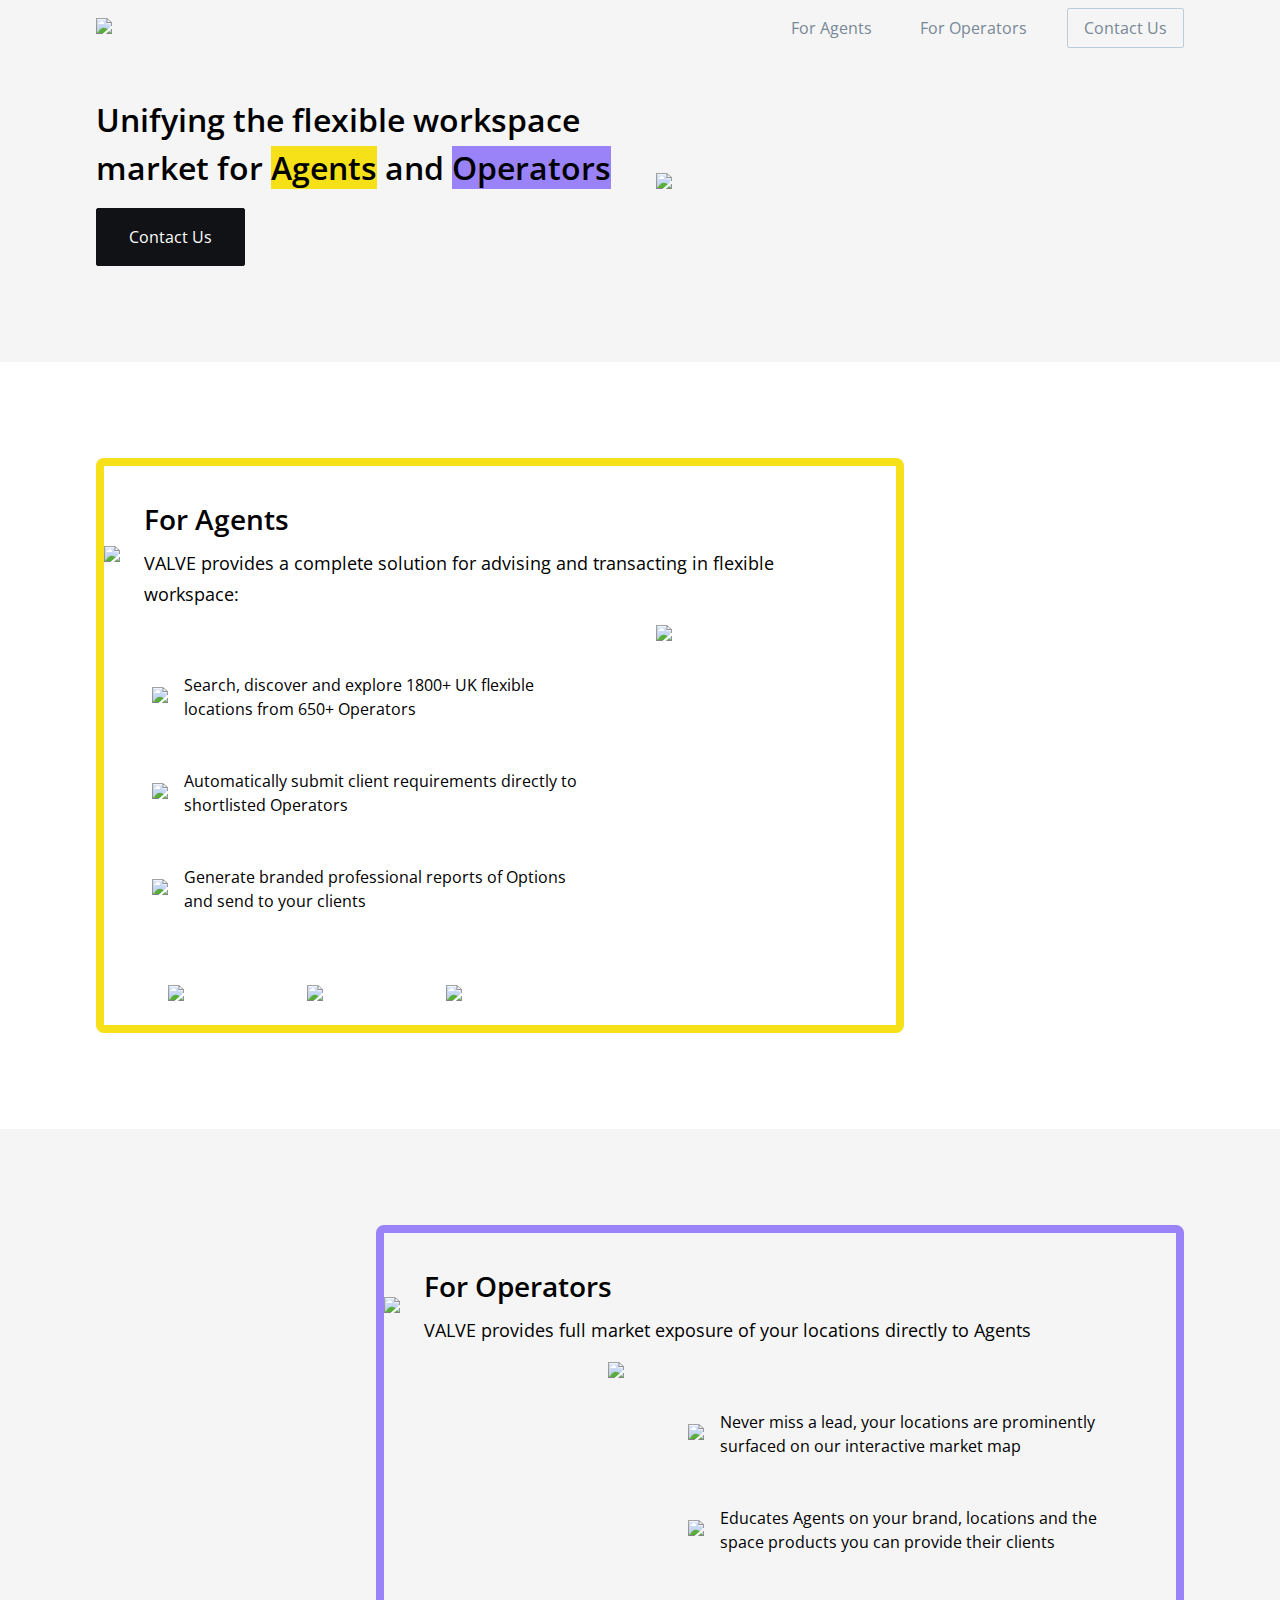
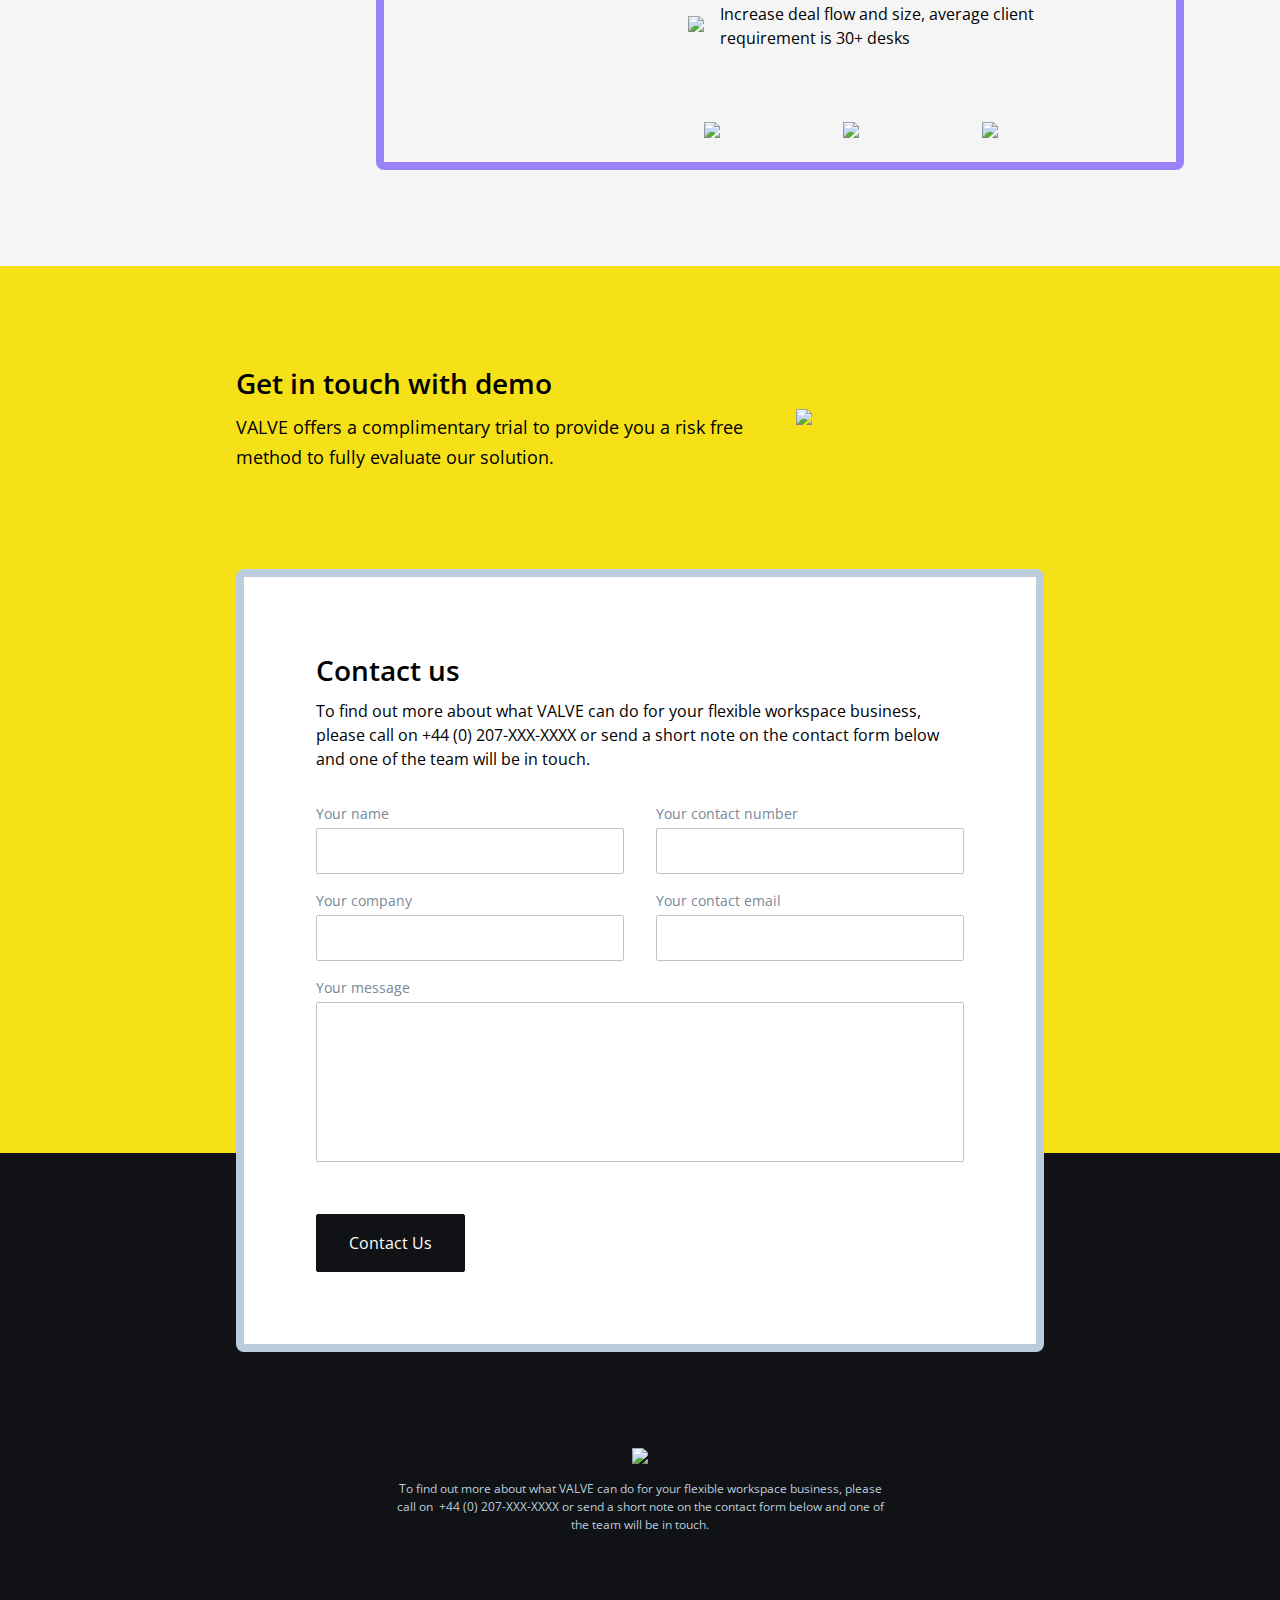
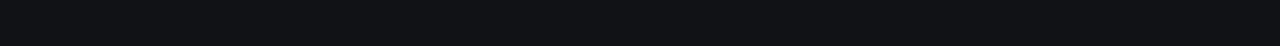
==== index_2.html @ 19a67650 "aaa" ====
<!DOCTYPE html>
<html>

<head>
    <meta charset="UTF-8" />
    <meta http-equiv="X-UA-Compatible" content="IE=edge" />
    <meta name="viewport" content="width=device-width,initial-scale=1" />
    <meta name="theme-color" content="#000000" />

    <title>ValveSpace</title>
    <link rel="stylesheet" href="index_2.css" />
    <link href="https://fonts.googleapis.com/css?family=Open+Sans&display=swap" rel="stylesheet">
</head>

<body>
    <header id="header" class="header">
        <div class="wrapper-header">
            <div class="logo" href="#home"><a href="#home"><img src='img/logo.svg' draggable="false"></a> </div>
            <div class="anchors">
                <a class="menu-item body-light" href="#agent">For Agents</a>
                <a class="menu-item body-light" href="#operator">For Operators</a>
                <a id="menu-cta" class="menu-cta body-light" href="#contact">Contact Us</a>
            </div>
        </div>
    </header>

    <main>
        <!-- hero section -->
        <a name="home"></a>
        <section class="section gray grid-container">
            <div class="wrapper-vert w4">
                <div>
                    <h1>Unifying the flexible workspace market for <span
                            style="background-color: #F6E018; font-size:1em">Agents</span> and <span
                            style="background-color: #9A82F9; font-size:1em">Operators</span></h1>
                    <a class="cta body-light" href="#contact">Contact Us</a>
                </div>
            </div>
            <div class="wrapper w4">
                <img src='img/hero.svg' draggable="false" width="100%">
            </div>
        </section>

        <!-- for agents section -->
        <a name="agent"></a>
        <section class="section grid-container">
            <div class="agent w6">
                <div class="wrapper w2">
                    <img src="img/icon_agent.svg" draggable="false">
                    <div class="description">
                        <h2>For Agents</h2>
                        <h3>VALVE provides a complete solution for advising and transacting in flexible workspace:</h3>
                    </div>
                </div>
                <div class="point-list">
                    <ul>
                        <li class="point w1">
                            <div class="icon-container">
                                <img src="img/icon_map.svg" draggable="false">
                            </div>
                            <p>Search, discover and explore 1800+ UK flexible locations from 650+ Operators</p>
                        </li>
                        <li class="point w1">
                            <div class="icon-container">
                                <img src="img/icon_phone.svg" draggable="false">
                            </div>
                            <p>Automatically submit client requirements directly to shortlisted Operators</p>
                        </li>
                        <li class="point w1">
                            <div class="icon-container">
                                <img src="img/icon_docks.svg" draggable="false">
                            </div>
                            <p>Generate branded professional reports of Options and send to your clients</p>
                        </li>
                        <li class="wrapper description w1">
                            <img src="img/client_1.png" class="client" draggable="false">
                            <img src="img/client_2.png" class="client" draggable="false">
                            <img src="img/client_3.png" class="client" draggable="false">
                        </li>
                    </ul>
                </div>
                <div class="screenshot-1 w1">
                    <img src="img/screenshot_1.png" draggable="false">
                </div>
            </div>
        </section>

        <!-- for operators section -->
        <a name="operator"></a>
        <section class="section gray grid-container">
            <div class="operator">
                <div class="wrapper w2">
                    <img src="img/icon_operator.svg" draggable="false">
                    <div class="description">
                        <h2>For Operators</h2>
                        <h3>VALVE provides full market exposure of your locations directly to Agents</h3>
                    </div>
                </div>
                <div class="point-list">
                    <ul>
                        <li class="point w1">
                            <div class="icon-container">
                                <img src="img/icon_table.svg" draggable="false">
                            </div>
                            <p>Never miss a lead, your locations are prominently surfaced on our interactive
                                market map</p>
                        </li>
                        <li class="point w1">
                            <div class="icon-container">
                                <img src="img/icon_advert.svg" draggable="false">
                            </div>
                            <p>Educates Agents on your brand, locations and the space products you can provide their
                                clients</p>
                        </li>
                        <li class="point w1">
                            <div class="icon-container">
                                <img src="img/icon_count.svg" draggable="false">
                            </div>
                            <p>Increase deal flow and size, average client requirement is 30+ desks</p>
                        </li>
                        <li class="wrapper description w1">
                            <img src="img/client_1.png" class="client" draggable="false">
                            <img src="img/client_2.png" class="client" draggable="false">
                            <img src="img/client_3.png" class="client" draggable="false">
                        </li>
                    </ul>
                </div>
                <div class="screenshot-2 w1">
                    <img align="right" src="img/screenshot_2.png" draggable="false">
                </div>
            </div>
        </section>

        <!-- contact us section -->
        <a name="contact"></a>
        <section class="section yellow grid-container">

            <div class="w6 demo-container">
                <div class="w4 wrapper-vert">
                    <div>
                        <h2>Get in touch with demo</h2>
                        <h3>VALVE offers a complimentary trial to provide you a risk free method to fully evaluate our
                            solution.
                        </h3>
                    </div>
                </div>
                <div class="w2 wrapper">
                    <Img src="img/demo.svg" draggable="false"></Img>
                </div>
                <div class="contact w6">
                    <div class="w2 wrapper-vert">
                        <div style="width: 100%">
                            <h2>Contact us</h2>
                            <p>To find out more about what VALVE can do for your flexible workspace business,<br>
                                please call on +44 (0) 207-XXX-XXXX or send a short note on the contact form below <br>
                                and one of the team will be in touch.
                            </p>
                        </div>
                    </div>
                    <form class="form w2">
                        <div class="w1 wrapper-vert">
                            <div class="form-item">
                                <p> Your name</p> <input type="text" name="Name" value="">
                            </div>
                            <div class="form-item">
                                <p> Your company</p> <input type="text" name="Company" value="">
                            </div>
                        </div>
                        <div class="w1 wrapper-vert">
                            <div class="form-item">
                                <p> Your contact number</p> <input type="text" name="Phone" value="">
                            </div>
                            <div class="form-item">
                                <p> Your contact email</p> <input type="email" name="Email" value="">
                            </div>
                        </div>
                        <div class="w2 wrapper-vert">
                            <div class="form-item">
                                <p> Your message</p> <textarea type="text" name="Message"
                                    style="resize: none;"></textarea>
                            </div>
                        </div>
                    </form>
                    <div class="w2">
                        <a class="cta body-light" href="#contact">Contact Us</a>
                    </div>
                </div>

            </div>
        </section>
    </main>
    <footer class="grid-container footer-bg">
        <div class="footer-container wrapper-vert">
            <img src="img/logo-white.svg" draggable="false">
            <P style="color: #BBCDDD">
                To find out more about what VALVE can do for your flexible workspace business, please call on  +44 (0)
                207-XXX-XXXX or send a short note on the contact form below and one of the team will be in touch.
            </P>
        </div>
    </footer>
    <script>

        window.onscroll = function () {
            var nav = document.getElementById('header');
            var cta = document.getElementById('menu-cta');

            if (window.pageYOffset > 50) {
                nav.classList.add("header-steaky");
                nav.classList.remove("header");
                cta.classList.add("menu-cta-steaky");
                cta.classList.remove("menu-cta");
            } else {
                nav.classList.remove("header-steaky");
                nav.classList.add("header");
                cta.classList.remove("menu-cta-steaky");
                cta.classList.add("menu-cta");
            }
        }

    </script>

</body>
---- index_2.css ----
/* CSS Document */
* {
    margin: 0;
    padding: 0;
}

html {
    font-size: 16px;
    /* overflow-x: hidden; */
  }


  
  @media screen and (min-width: 320px) {
    html {
      font-size: calc(16px + 6 * ((100vw - 320px) / 680));
    }

    .grid-container {
        display: grid;
        grid-template-columns: repeat(4, [col-start] 1fr);
        grid-gap: 32px;
        padding: 0 96px;
      }

    .w8 {
        grid-column: span 4 ;
      }
    .w6 {
        grid-column: span 4;
      }
    .w4 {
        grid-column: span 4;
      }
    .w3 {
        grid-column: span 1;
      }
    .w2 {
        grid-column: span 1;
      }
    .w1 {
        grid-column: span 1;
      }

  }

  @media screen and (min-width: 1000px) {
    html {
      font-size: 16px;
    }
  }

  @media screen and (min-width: 1720px) {
    html {
      font-size: 20px;
    }
  }
  a {
      text-decoration: none;
  }
  img {
    object-fit: contain
  }
.grid-container {
  display: grid;
  grid-template-columns: repeat(8, [col-start] 1fr);
  grid-gap: 32px;
  padding: 0 96px;
}
.header {
    position: fixed;
    top: 0;
    width: 100%;
    max-width: 100vw;
    overflow: hidden;
    background-color: #f5f5f5;
    
    z-index: 999;
    transition: 0.3s;
}
.header-steaky {
    position: fixed;
    top: 0;
    width: 100%;
    max-width: 100vw;
    overflow: hidden;
    background-color: #101215;
    z-index: 999; 
    transition: 0.3s;
}
.wrapper-header {
    display: flex;
    align-items: center;
    justify-content: space-between;
    height: 100%;
    width: 100%;
    max-width: 100vw;
    position: relative;
    overflow: hidden;
    /* padding: 0 96px; */
}

.wrapper {
    display: flex;
    align-items: center;
    justify-content: left;
    max-width: 100vw;
    position: relative;
    overflow: hidden;
}

.wrapper-vert {
    display: flex;
    flex-direction: column;
    align-items: center;
    justify-content: center;
    height: 100%;
    width: 100%;
    max-width: 100vw;
    position: relative;
    overflow: hidden;
}

.logo {
    flex-shrink: 0;
    justify-content: flex-start;
    padding-left: 96px;
    white-space: nowrap;
}

.anchors {
    display: flex;
    justify-content: flex-end;
    white-space: nowrap;
    padding-right: 96px;
}

.menu-item {
    margin: 8px 8px;
    padding: 8px 16px;
    color: #788897;
    text-align: center;
    border-radius: 2px;
    transition: 0.3s;
}

.menu-item:hover {
    margin: 8px 8px;
    padding: 8px 16px;
    color: #ffffff;
    cursor: pointer;
    background-color: #1F2939;
    border-radius: 2px;
    transition: 0.3s;

}

.menu-cta {
    margin: 8px 0 8px 16px;
    padding: 0 16px;
    border: 1px solid #BBCDDD;
    border-radius: 2px;
    color: #788897;
    background-color: #f5f5f5;
    transition: 0.3s;
}

.menu-cta:hover {
    margin: 8px 0 8px 16px;
    padding: 0 16px;
    border: 1px solid #BBCDDD;
    border-radius: 2px;
    color: #101215;
    background-color: #DBE2E9;
    transition: 0.3s;
    cursor: pointer;
}

.menu-cta-steaky {
    margin: 8px 0 8px 16px;
    padding: 0 16px;
    border: 1px solid #3C8AFF;
    border-radius: 2px;
    color: #ffffff;
    background-color: #3C8AFF;
    transition: 0.3s;
}

.menu-cta-steaky:hover {
    margin: 8px 0 8px 16px;
    padding: 0 16px;
    border: 1px solid #0663F0;
    border-radius: 2px;
    color: #ffffff;
    background-color: #0663F0;
    transition: 0.3s;
    cursor: pointer;

}

.body-light {
font-family: 'Open Sans', sans-serif;
font-style: normal;
font-weight: normal;
font-size: 1em;
line-height: 1.5em;
/* identical to box height, or 150% */
display: flex;
align-items: center;
}

h1 {
font-family: 'Open Sans', sans-serif;
font-style: normal;
font-weight: 600;
font-size: 2em;
line-height: 1.5em;
margin-bottom: 16px;
}

h2 {
  font-family: 'Open Sans', sans-serif;
  font-style: normal;
  font-weight: 600;
  font-size: 1.75em;
  line-height: 1.5em;
  margin-bottom: 8px;
}

h3 {
font-family: 'Open Sans', sans-serif;
font-style: normal;
font-weight: 400;
font-size: 1.125em;
line-height: 1.7em;
}


p {
    font-family: 'Open Sans', sans-serif;
font-style: normal;
font-weight: normal;
font-size: 1em;
line-height: 1.5em;
/* identical to box height, or 150% */
display: flex;
align-items: center;
}

.w8 {
    grid-column: span 8 ;
  }
.w6 {
    grid-column: span 6;
  }
.w4 {
    grid-column: span 4;
  }
.w3 {
    grid-column: span 3;
  }
.w2 {
    grid-column: span 2;
  }
.w1 {
    grid-column: span 1;
  }
.cta {
    float: left;
    padding: 16px 32px;
    border: 1px solid #101215;
    border-radius: 2px;
    color: #ffffff;
    background-color: #101215;
}

.cta:hover {
    float: left;
    padding: 16px 32px;
    border: 1px solid #1F2939;
    border-radius: 2px;
    color: #ffffff;
    background-color: #1F2939;
    transition: 0.3s;
    cursor: pointer;

}

.gray {
    background-color: #f5f5f5;
}

.yellow {
    background: linear-gradient(180deg, #F6E018 75%, #101215 75%);
}

.agent {
    display: grid;
    grid-gap: 16px;
    grid-template-columns:  auto 240px;
    border: 8px solid #F6E018;
    border-radius: 8px;
    padding: 32px 0 0 0;
}
.operator{
    grid-column-start: 3;
    grid-column-end: span 6;
    display: grid;
    grid-gap: 16px;
    grid-template-columns: 240px auto;
    border: 8px solid #9A82F9;
    border-radius: 8px;
    padding: 32px 0 0 0;
}
.section {
    padding: 96px;
}
.icon-container {
    margin-right: 16px;
}

.icon-container img {
    max-width: 48px;
    margin: auto;
}

.description {
    padding: 0 24px;
}
.point {
    display: flex;
    align-items: center;
    justify-content: left;
    height: 100%;
    max-width: 540px;
    position: relative;
    margin: 48px 32px;

}

.point-list {
    grid-row-start: 2;
    grid-row-end: span 1;
    margin: auto 16px;
}

.screenshot-1 {
    overflow: visible;
    float: left;
    grid-column-start: 2;
    grid-column-end: span 1;
    grid-row-start: 2;
    grid-row-end: span 1;
}
.screenshot-2 {
    overflow: visible;
    float: right;
    grid-column-start: 1;
    grid-column-end: span 1;
    grid-row-start: 2;
    grid-row-end: span 1;
}
.client {
    width: 20%;
    max-width: 128px;
margin: 24px;
}

.demo-container {
    grid-column-start: 2;
    grid-column-end: span 6;
    display: grid;
    grid-template-columns: repeat(6, [col-start] 1fr);
    grid-gap: 32px;
  }

  .contact {
    display: grid;
    grid-gap: 32px;
    grid-template-columns:  auto auto;
    border: 8px solid #BBCDDD;
    background-color: #ffffff;
    border-radius: 8px;
    padding: 72px;
    margin-top: 64px;
  }
  
  .form {
    display: grid;
    grid-column-gap: 32px;
    grid-template-columns:  auto auto;
    border-radius: 2px;
  }

  .form-item{
    width: 100%;
    margin-bottom: 16px;
  }
  
  .form-item p {
      
font-family: Open Sans;
font-style: normal;
font-weight: normal;
font-size: 0.875em;
line-height: 1.5em;
color: #788897;
margin-bottom: 4px;
  }

  .form input {
    box-sizing: border-box;
      display: inline-block;
      width: 100%;
      padding: 8px;
      border: 1px solid #DBE2E9;
      border-radius: 2px;
      font-family: Open Sans;
font-style: normal;
font-weight: 500;
font-size: 1em;
line-height: 1.75em;
border: 1px solid #bdc4c9;
  }

  .form textarea {
    box-sizing: border-box;
    display: inline-block;
    height: 160px;
    width: 100%;
    padding: 8px;
    border: 1px solid #DBE2E9;
    border-radius: 2px;
    font-family: Open Sans;
    font-style: normal;
    font-weight: 500;
    font-size: 1em;
    line-height: 1.75em;
    border: 1px solid #bdc4c9;
  }

  .footer-bg {
    padding: 0 96px 96px 96px;
    background-color: #101215;

  }
  .footer-container {
    grid-column-start: 3;
    grid-column-end: span 4;
  }

  .footer-bg p {
      margin: 16px;
      text-align: center;
      font-size: 0.75em;
}

/* @media screen and (min-width: 320px) {
    html {
      font-size: calc(16px + 6 * ((100vw - 320px) / 680));
    }

    .grid-container {
        display: grid;
        grid-template-columns: repeat(4, [col-start] 1fr);
        grid-gap: 32px;
        padding: 0 96px;
      }

    .demo-container {
        grid-column-start: 1;
        grid-column-end: span 4;
        display: grid;
        grid-template-columns: repeat(4, [col-start] 1fr);
        grid-gap: 32px;
      }

    .w8 {
        grid-column: span 4 ;
      }
    .w6 {
        grid-column: span 4;
      }
    .w4 {
        grid-column: span 4;
      }
    .w3 {
        grid-column: span 1;
      }
    .w2 {
        grid-column: span 4;
      }
    .w1 {
        grid-column: span 4;
      }

    .agent {
        display: grid;
        grid-gap: 16px;
        grid-template-columns:  auto 240px;
        border: 8px solid #F6E018;
        border-radius: 8px;
        padding: 32px 0;
    }
    .operator{
        grid-column-start: 1;
        grid-column-end: span 4;
        display: grid;
        grid-gap: 16px;
        grid-template-columns: 240px auto;
        border: 8px solid #9A82F9;
        border-radius: 8px;
        padding: 32px 0 0 0;
    }

  } */
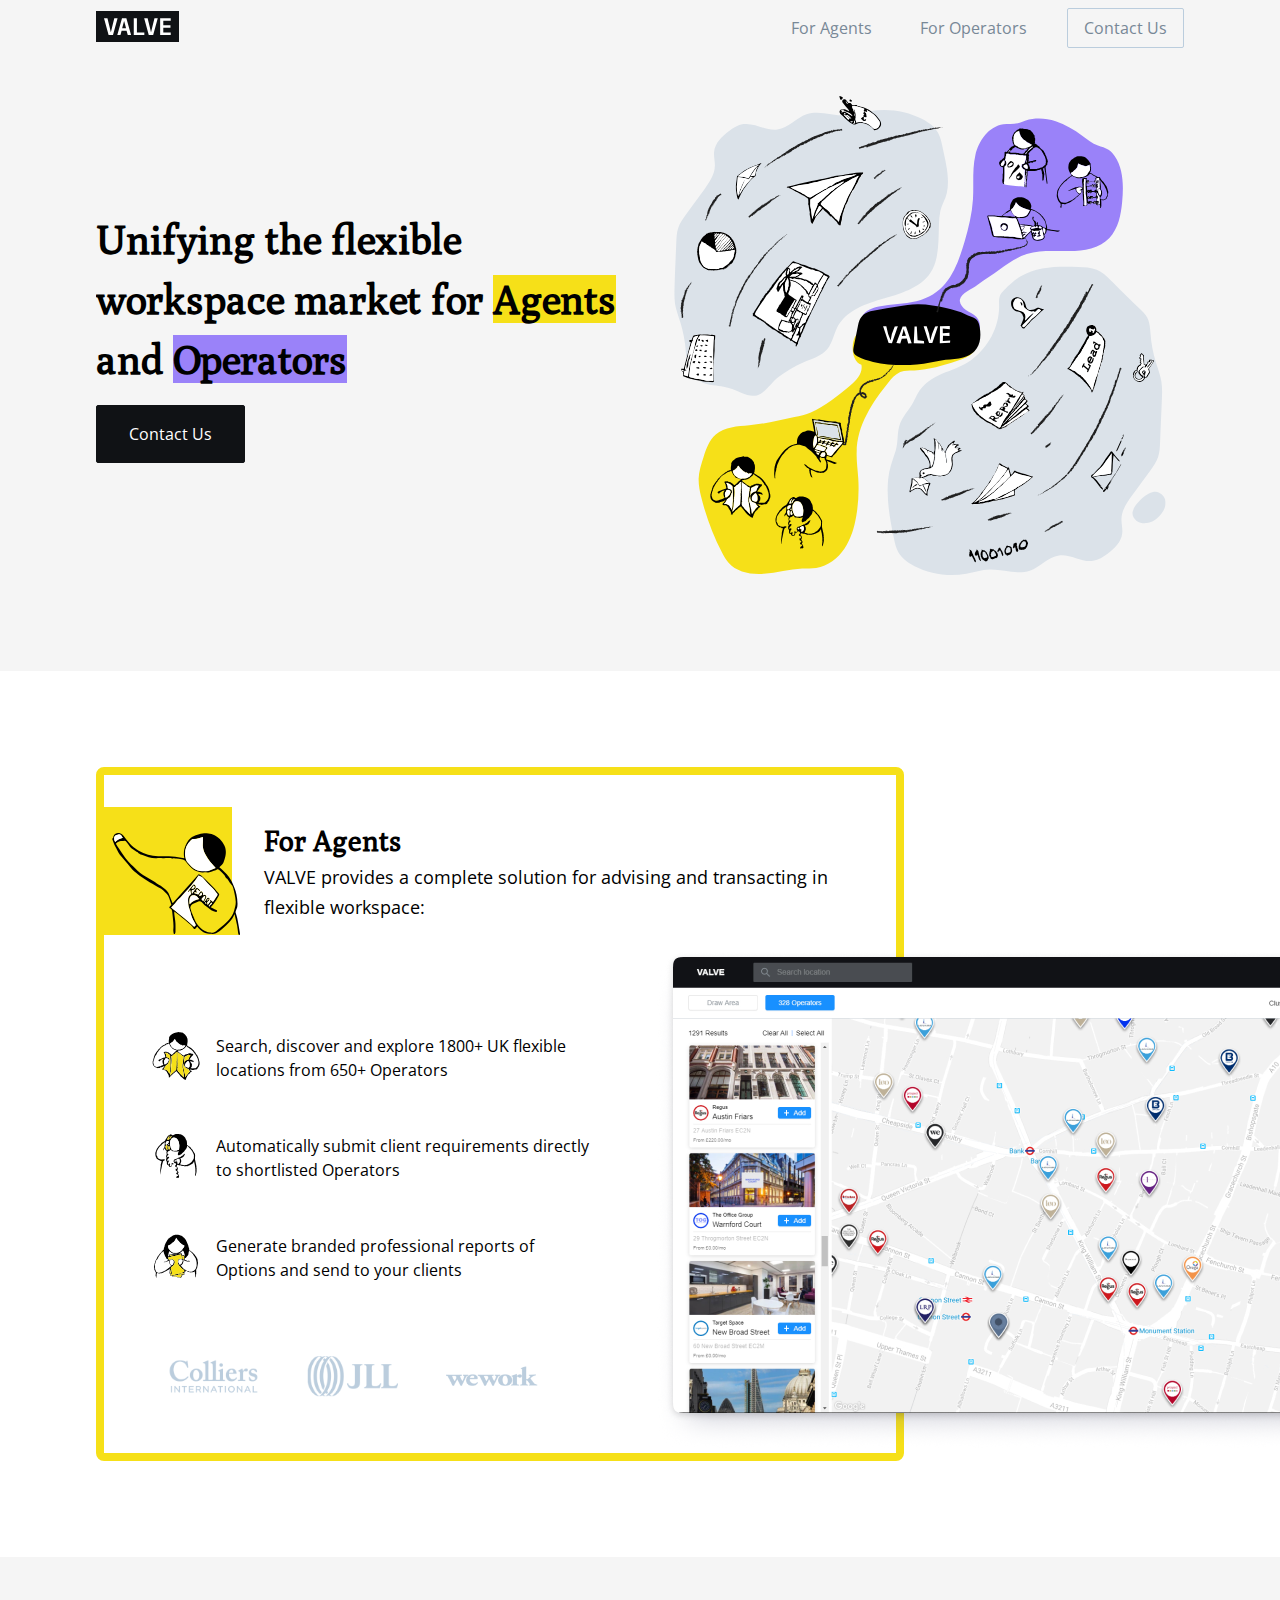
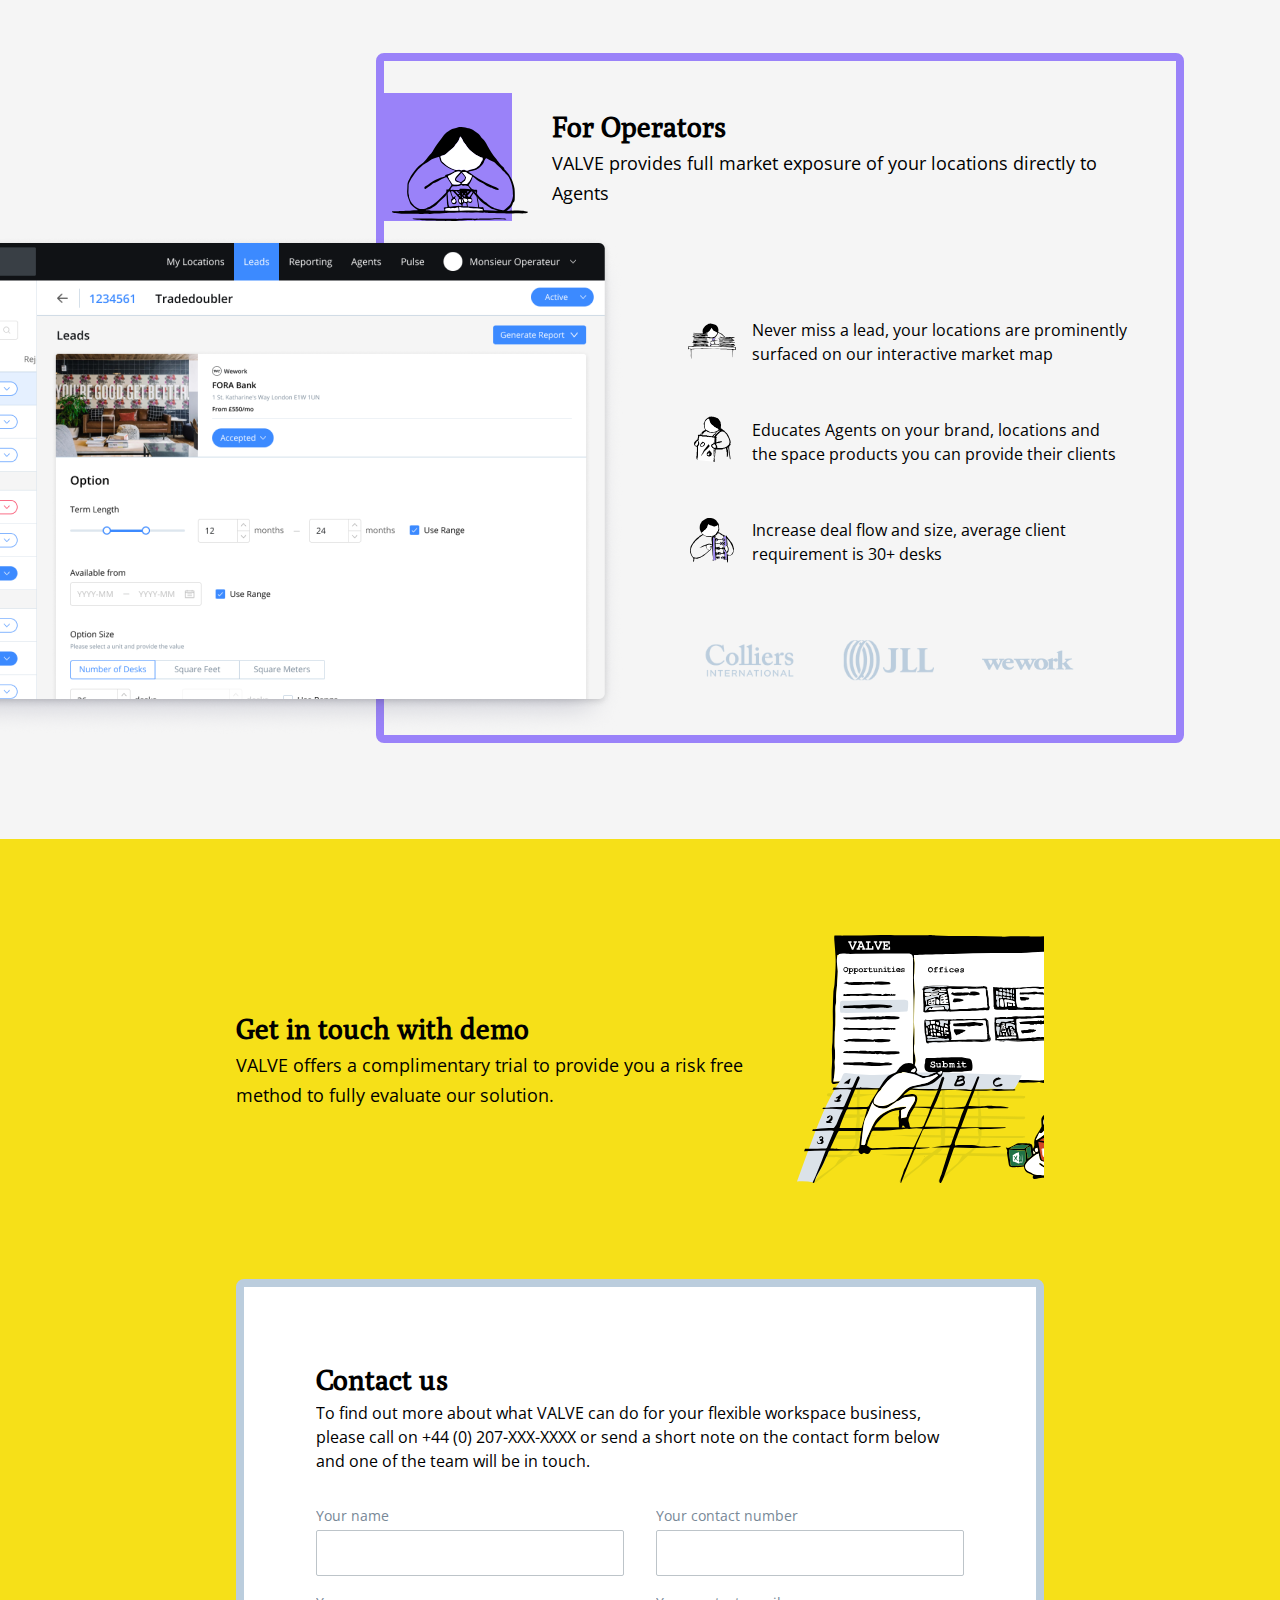
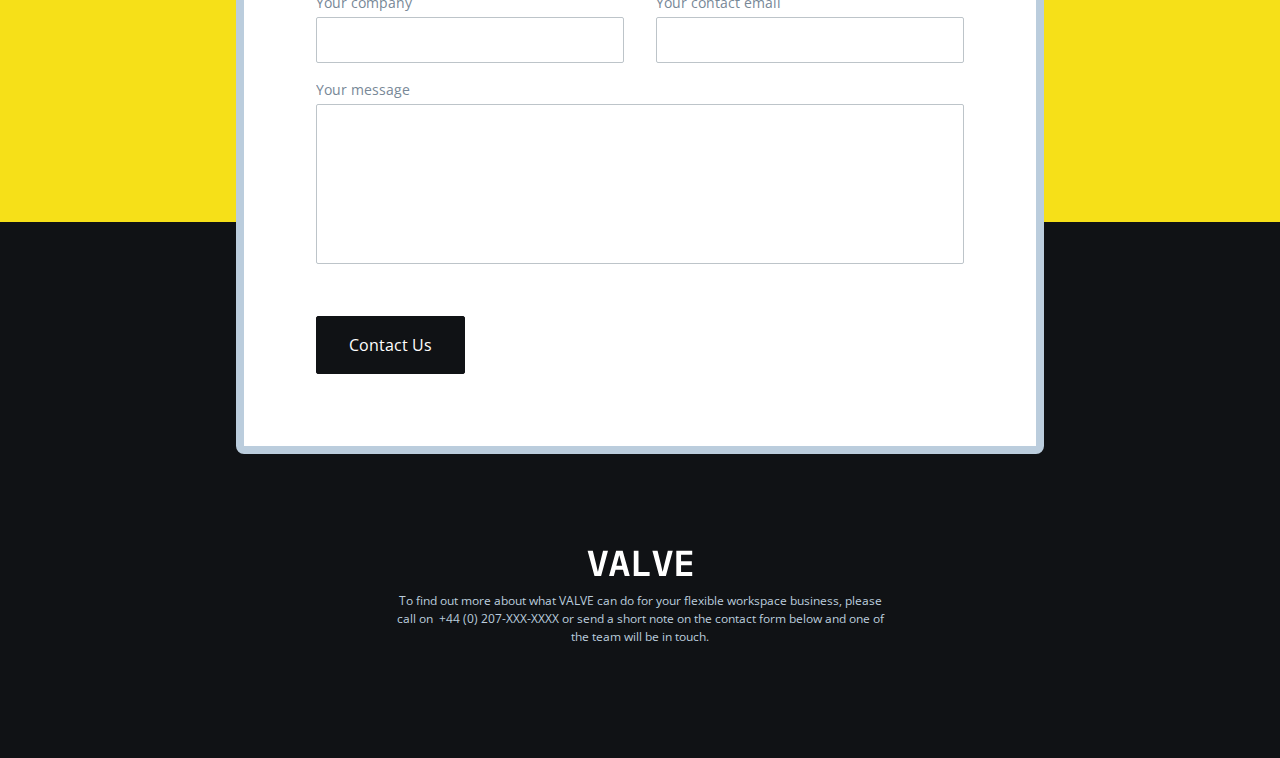
==== commit 1b50af1d: "Revert "img"" ====
--- a/index_2.html
+++ b/index_2.html
@@ -10,6 +10,8 @@
     <title>ValveSpace</title>
     <link rel="stylesheet" href="index_2.css" />
     <link href="https://fonts.googleapis.com/css?family=Open+Sans&display=swap" rel="stylesheet">
+    <link href="https://fonts.googleapis.com/css?family=Poly&display=swap" rel="stylesheet">
+    <link rel="shortcut icon" type="image/png" href="img/favicon.png"/>
 </head>
 
 <body>
--- a/index_2.css
+++ b/index_2.css
@@ -15,32 +15,6 @@
     html {
       font-size: calc(16px + 6 * ((100vw - 320px) / 680));
     }
-
-    .grid-container {
-        display: grid;
-        grid-template-columns: repeat(4, [col-start] 1fr);
-        grid-gap: 32px;
-        padding: 0 96px;
-      }
-
-    .w8 {
-        grid-column: span 4 ;
-      }
-    .w6 {
-        grid-column: span 4;
-      }
-    .w4 {
-        grid-column: span 4;
-      }
-    .w3 {
-        grid-column: span 1;
-      }
-    .w2 {
-        grid-column: span 1;
-      }
-    .w1 {
-        grid-column: span 1;
-      }
 
   }
 
@@ -210,21 +184,20 @@
 }
 
 h1 {
-font-family: 'Open Sans', sans-serif;
+font-family: 'Poly', serif;
 font-style: normal;
 font-weight: 600;
-font-size: 2em;
+font-size: 2.5em;
 line-height: 1.5em;
 margin-bottom: 16px;
 }
 
 h2 {
-  font-family: 'Open Sans', sans-serif;
+  font-family: 'Poly', serif;
   font-style: normal;
   font-weight: 600;
   font-size: 1.75em;
   line-height: 1.5em;
-  margin-bottom: 8px;
 }
 
 h3 {
